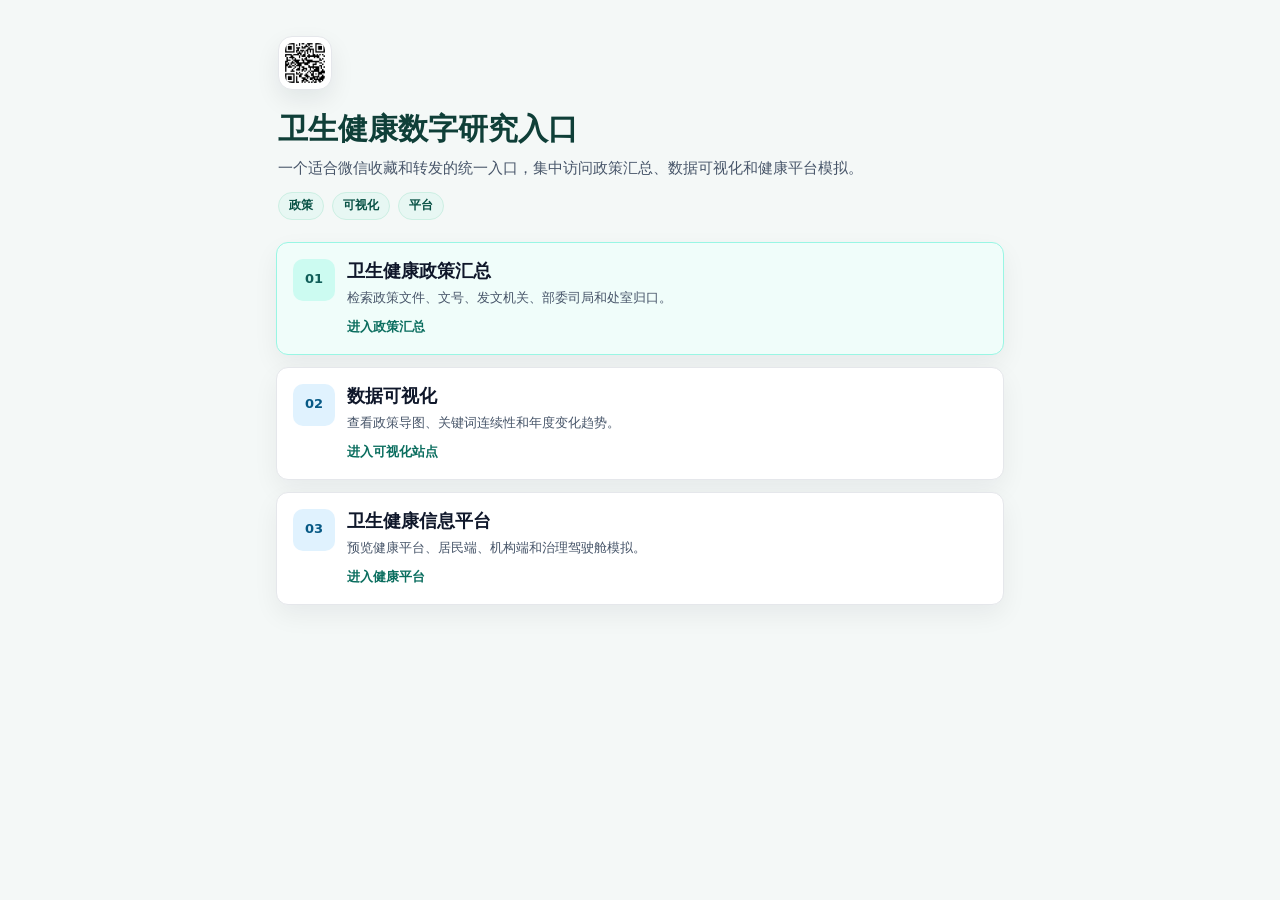
==== site/index.html @ fa72db90 "Update portal visualization link" ====
<!DOCTYPE html>
<html lang="zh-CN">
<head>
<meta charset="utf-8">
<meta name="viewport" content="width=device-width, initial-scale=1">
<meta name="theme-color" content="#0b6e5f">
<meta name="description" content="卫生健康数字研究入口：政策汇总、数据可视化、健康平台。">
<meta property="og:title" content="卫生健康数字研究入口">
<meta property="og:description" content="在微信内快速访问卫生健康政策汇总、数据可视化和健康平台。">
<meta property="og:type" content="website">
<meta property="og:url" content="https://xujiann.github.io/health-policy/">
<title>卫生健康数字研究入口</title>
<link rel="stylesheet" href="style.css?v=17">
</head>
<body class="portal-body">
<main class="portal">
  <header class="portal-hero">
    <img src="assets/wechat-qr.png" alt="" class="portal-mark">
    <h1>卫生健康数字研究入口</h1>
    <p>一个适合微信收藏和转发的统一入口，集中访问政策汇总、数据可视化和健康平台模拟。</p>
    <div class="portal-tags" aria-label="项目类型">
      <span>政策</span>
      <span>可视化</span>
      <span>平台</span>
    </div>
  </header>

  <section class="portal-grid" aria-label="项目导航">
    <a class="portal-card primary" href="policy.html">
      <span class="portal-card-index">01</span>
      <strong>卫生健康政策汇总</strong>
      <small>检索政策文件、文号、发文机关、部委司局和处室归口。</small>
      <em>进入政策汇总</em>
    </a>

    <a class="portal-card" href="https://xujiann.github.io/health-indicators/" rel="noopener">
      <span class="portal-card-index">02</span>
      <strong>数据可视化</strong>
      <small>查看政策导图、关键词连续性和年度变化趋势。</small>
      <em>进入可视化站点</em>
    </a>

    <a class="portal-card" href="https://xujiann.github.io/chronic-care-platform/" rel="noopener">
      <span class="portal-card-index">03</span>
      <strong>卫生健康信息平台</strong>
      <small>预览健康平台、居民端、机构端和治理驾驶舱模拟。</small>
      <em>进入健康平台</em>
    </a>
  </section>

</main>
</body>
</html>
---- site/style.css ----
:root{
  --bg:#f5f7fa; --card:#fff; --ink:#1f2937; --muted:#6b7280;
  --line:#e5e7eb; --brand:#0b6e5f; --brand-d:#085145; --accent:#1d6fb8;
  --chip:#eef4f3;
}
*{box-sizing:border-box}
body{margin:0;font-family:"Microsoft YaHei","PingFang SC",system-ui,Arial,sans-serif;
  background:var(--bg);color:var(--ink);line-height:1.6}
.wrap{max-width:1080px;margin:0 auto;padding:0 16px}
a{color:var(--accent);text-decoration:none}
a:hover{text-decoration:underline}

.portal-body{background:#f4f8f7}
.portal{max-width:760px;min-height:100svh;margin:0 auto;padding:18px 16px max(32px,env(safe-area-inset-bottom))}
.portal-hero{padding:18px 2px 14px}
.portal-mark{width:54px;height:54px;border-radius:14px;border:1px solid var(--line);background:#fff;padding:6px;
  box-shadow:0 10px 24px rgba(15,23,42,.08)}
.portal-hero h1{margin:14px 0 0;font-size:30px;line-height:1.16;color:#0f3f38;letter-spacing:0}
.portal-hero>p{margin:10px 0 0;color:#475569;font-size:15px}
.portal-tags{display:flex;gap:8px;flex-wrap:wrap;margin-top:12px}
.portal-tags span{background:#e7f7f3;color:#085145;border:1px solid #ccefe3;border-radius:20px;
  padding:3px 10px;font-size:12px;font-weight:700}
.portal-grid{display:grid;gap:12px;margin-top:8px}
.portal-card{display:grid;grid-template-columns:auto 1fr;gap:6px 12px;text-decoration:none;background:#fff;
  border:1px solid var(--line);border-radius:12px;padding:16px;box-shadow:0 10px 26px rgba(15,23,42,.06)}
.portal-card:hover{text-decoration:none;border-color:#99f6e4}
.portal-card:active{transform:translateY(1px);box-shadow:0 6px 18px rgba(15,23,42,.08)}
.portal-card.primary{border-color:#99f6e4;background:#f0fdfa}
.portal-card-index{grid-row:1/4;display:grid;place-items:center;width:42px;height:42px;border-radius:10px;
  background:#e0f2fe;color:#075985;font-weight:800;font-size:13px}
.portal-card.primary .portal-card-index{background:#ccfbf1;color:#115e59}
.portal-card strong{font-size:18px;color:#0f172a;line-height:1.3}
.portal-card small{color:#475569;font-size:13px;line-height:1.6}
.portal-card em{font-style:normal;color:#0b6e5f;font-size:13px;font-weight:700;margin-top:2px}

.top{background:linear-gradient(135deg,var(--brand),var(--brand-d));color:#fff;padding:22px 0 0}
.top h1{margin:0;font-size:26px;letter-spacing:1px}
.top .sub{margin:6px 0 14px;opacity:.9;font-size:14px}
.tabs{display:flex;gap:4px;flex-wrap:wrap}
.tab{background:transparent;border:none;color:#d8efe9;padding:10px 18px;font-size:15px;
  cursor:pointer;border-radius:8px 8px 0 0}
.tab:hover{color:#fff}
.tab.active{background:var(--bg);color:var(--brand-d);font-weight:600}
.tab-link{display:inline-block;text-decoration:none}

main{min-height:60vh;padding-top:18px}
.loading{padding:40px;text-align:center;color:var(--muted)}
.hidden{display:none}

.summary-panel{display:grid;grid-template-columns:repeat(4,minmax(0,1fr));gap:10px;margin-bottom:14px}
.summary-panel article{background:var(--card);border:1px solid var(--line);border-radius:10px;padding:12px 14px}
.summary-panel span{display:block;color:var(--muted);font-size:12px}
.summary-panel strong{display:block;color:var(--brand-d);font-size:24px;line-height:1.2;margin-top:3px}
.wechat-panel{display:flex;align-items:center;justify-content:space-between;gap:12px;background:#f0fdf4;
  border:1px solid #bbf7d0;border-radius:10px;margin:-2px 0 14px;padding:10px 12px;color:#14532d}
.wechat-panel strong{display:block;font-size:13px}
.wechat-panel span{font-size:12px;color:#166534}
.wechat-panel button{border:1px solid #86efac;background:#fff;color:#166534;border-radius:8px;padding:7px 10px;
  white-space:nowrap;cursor:pointer}
.wechat-panel button:active{transform:translateY(1px)}

.toolbar{display:flex;gap:10px;flex-wrap:wrap;margin-bottom:14px;background:rgba(255,255,255,.72);
  border:1px solid var(--line);border-radius:12px;padding:12px;position:sticky;top:0;z-index:5;backdrop-filter:blur(8px)}
.toolbar input,.toolbar select{padding:9px 12px;border:1px solid var(--line);border-radius:8px;
  font-size:14px;background:var(--card)}
.toolbar input#q{flex:1;min-width:240px}
.quality-panel{display:grid;grid-template-columns:repeat(6,minmax(0,1fr));gap:8px;margin:-4px 0 12px}
.quality-panel article{background:#f8fafc;border:1px solid var(--line);border-radius:8px;padding:9px 10px}
.quality-panel span{display:block;color:var(--muted);font-size:11px}
.quality-panel strong{display:block;color:#0f172a;font-size:15px;margin-top:2px}
.result-info{color:var(--muted);font-size:13px;margin-bottom:10px}

.list{list-style:none;margin:0;padding:0;display:grid;gap:10px}
.item{background:var(--card);border:1px solid var(--line);border-radius:10px;padding:14px 16px}
.item h3{margin:0 0 6px;font-size:16px;font-weight:600}
.item h3 a{color:var(--ink)}
.item h3 a:hover{color:var(--brand)}
.item .meta{display:flex;flex-wrap:wrap;gap:8px;font-size:12px;color:var(--muted);margin-bottom:6px}
.item .chip{background:var(--chip);color:var(--brand-d);padding:1px 8px;border-radius:20px}
.item .doc-no{font-weight:700;color:#0f172a;background:#f8fafc;border:1px solid var(--line);
  border-radius:6px;padding:1px 6px}
.item .summary{font-size:13px;color:#4b5563;margin:6px 0 0}
.item mark{background:#fff2a8;padding:0 1px}
.item .th-row{display:flex;flex-wrap:wrap;gap:6px;margin:6px 0 0}
.item .th-chip{background:#eef2ff;color:#3730a3;font-size:11px;padding:1px 8px;border-radius:20px}
.tax-row{display:flex;flex-wrap:wrap;gap:6px;margin:7px 0 0;font-size:12px;align-items:center}
.tax-row span{background:#ecfdf5;color:#065f46;border:1px solid #ccefe3;border-radius:20px;padding:1px 8px}
.tax-row em{color:#475569;font-style:normal;background:#f8fafc;border:1px solid var(--line);
  border-radius:20px;padding:1px 8px}
.interp-row{margin-top:10px;padding-top:9px;border-top:1px dashed var(--line);display:grid;gap:6px}
.interp-row>span{font-size:12px;font-weight:700;color:var(--brand-d)}
.interp-row a{display:flex;justify-content:space-between;gap:10px;padding:7px 9px;border:1px solid #dbeafe;background:#f8fbff;border-radius:8px;color:#1d4ed8;font-size:13px}
.interp-row a strong{font-weight:500;color:#1e3a8a}
.interp-row a span{color:var(--muted);white-space:nowrap}

.pager{display:flex;justify-content:center;gap:6px;flex-wrap:wrap;margin:20px 0}
.pager button{padding:6px 12px;border:1px solid var(--line);background:var(--card);
  border-radius:6px;cursor:pointer;font-size:13px}
.pager button.active{background:var(--brand);color:#fff;border-color:var(--brand)}
.pager button:disabled{opacity:.4;cursor:default}

.chart-box{background:var(--card);border:1px solid var(--line);border-radius:12px;
  padding:16px;height:440px}
.trend-intro p{color:var(--muted);font-size:14px}

.rel-mode{display:flex;align-items:center;gap:14px;flex-wrap:wrap;margin:4px 0 10px;
  font-size:13px;color:var(--ink)}
.rel-mode .rel-label{font-weight:600}
.rel-mode label{display:flex;align-items:center;gap:4px;cursor:pointer}
.rel-mode .rel-hint{flex-basis:100%;color:var(--muted)}
.item .chip.rel-strong{background:#d1fae5;color:#065f46}
.item .chip.rel-weak{background:#fef3c7;color:#92400e}

.custom-kw{display:flex;align-items:center;gap:8px;flex-wrap:wrap;margin:6px 0 12px}
.custom-kw input#kw-input{flex:1;min-width:260px;padding:9px 12px;border:1px solid var(--line);
  border-radius:8px;font-size:14px;background:var(--card)}
.custom-kw button#kw-add{padding:9px 16px;border:none;border-radius:8px;background:var(--brand);
  color:#fff;font-size:14px;cursor:pointer}
.custom-kw button#kw-add:hover{background:var(--brand-d)}
.preset-toggle{font-size:13px;color:var(--muted);display:flex;align-items:center;gap:5px;cursor:pointer}
.kw-suggest{width:100%;display:flex;flex-wrap:wrap;gap:6px;align-items:center}
.kw-suggest .sugg{padding:3px 10px;border:1px solid var(--line);border-radius:20px;
  background:#f0f6ff;color:#1d4ed8;font-size:12px;cursor:pointer}
.kw-suggest .sugg:hover{background:#dbeafe}
.kw-chips{display:flex;gap:8px;flex-wrap:wrap;width:100%}
.kw-chips .kwchip{display:inline-flex;align-items:center;gap:6px;padding:3px 6px 3px 10px;
  border-radius:20px;font-size:13px;color:#fff}
.kw-chips .kwchip button{background:rgba(255,255,255,.35);border:none;color:#fff;width:18px;height:18px;
  border-radius:50%;cursor:pointer;line-height:1;font-size:13px}
.kw-chips .kwchip button:hover{background:rgba(0,0,0,.25)}
.theme-detail{margin:18px 0 10px;display:flex;align-items:center;gap:12px;flex-wrap:wrap}
.theme-detail select{padding:8px 12px;border:1px solid var(--line);border-radius:8px;font-size:14px}
.muted{color:var(--muted);font-size:13px}

.forecast-box{background:var(--card);border:1px solid var(--line);border-radius:12px;padding:16px;margin:14px 0}
.forecast-head{display:flex;justify-content:space-between;gap:16px;align-items:flex-start;margin-bottom:12px}
.forecast-head span{display:block;color:var(--brand);font-size:12px;font-weight:700}
.forecast-head h3{margin:2px 0 0;font-size:18px;color:var(--brand-d)}
.forecast-head dl{display:flex;gap:8px;margin:0}
.forecast-head dl div{min-width:82px;background:#f8fafc;border:1px solid var(--line);border-radius:10px;padding:8px;text-align:center}
.forecast-head dt{font-size:12px;color:var(--muted)}
.forecast-head dd{margin:2px 0 0;font-weight:700}
.forecast-cards{display:grid;grid-template-columns:repeat(3,minmax(0,1fr));gap:10px}
.forecast-cards article{background:#f8fafc;border:1px solid var(--line);border-radius:10px;padding:12px}
.forecast-cards strong{display:block;color:var(--ink);margin-bottom:6px}
.forecast-cards p{margin:0;color:#4b5563;font-size:13px}

.about-page{padding:18px 24px 24px}
.about-hero{border-bottom:1px solid var(--line);padding-bottom:18px;margin-bottom:16px}
.about-kicker{display:inline-flex;background:var(--chip);color:var(--brand-d);border-radius:20px;padding:2px 10px;font-size:12px;font-weight:700}
.about-hero h2{margin:10px 0 6px;font-size:28px;color:var(--brand-d)}
.about-grid{display:grid;grid-template-columns:repeat(3,minmax(0,1fr));gap:12px;margin:16px 0}
.about-grid article{background:#f8fafc;border:1px solid var(--line);border-radius:10px;padding:14px}
.about-grid h3{margin:0 0 8px;color:var(--brand-d);font-size:16px}
.about-name{font-size:22px;font-weight:700;color:var(--brand-d)}

.about{background:var(--card);border:1px solid var(--line);border-radius:12px;padding:8px 24px 24px}
.about h2{color:var(--brand-d)}
.about h3{margin-top:22px;color:var(--brand-d);font-size:16px}

.wechat-guide{overflow:hidden}
.wechat-guide .about-hero p{max-width:760px;color:#4b5563;line-height:1.75}
.wechat-qr{display:grid;grid-template-columns:240px minmax(0,1fr);gap:22px;align-items:center;
  margin-top:18px;padding:18px;background:#f8fafc;border:1px solid var(--line);border-radius:12px}
.wechat-qr img{width:220px;height:220px;background:#fff;border:1px solid var(--line);border-radius:10px;
  padding:10px;box-shadow:0 12px 30px rgba(15,23,42,.08)}
.wechat-qr h3{margin-top:0}
.wechat-qr p{line-height:1.7;color:#4b5563}
.wechat-qr a{word-break:break-all;color:var(--brand-d);font-weight:700}

.foot{padding:24px 16px 40px;color:var(--muted);font-size:12px;text-align:center}

@media(max-width:640px){
  .wrap{padding:0 12px}
  .top{padding:18px 0 0}
  .top h1{font-size:20px;letter-spacing:.5px}
  .top .sub{font-size:13px;margin:5px 0 12px}
  .tab{padding:9px 13px;font-size:14px}
  .portal{padding:12px 12px 28px}
  .portal-hero h1{font-size:25px}
  .portal-card{padding:14px;grid-template-columns:38px 1fr}
  .portal-card-index{width:38px;height:38px}

  /* 筛选：搜索框整行，下拉两列自适应，排序单独整行 */
  .toolbar{gap:8px}
  .summary-panel{grid-template-columns:repeat(2,minmax(0,1fr));gap:8px}
  .summary-panel article{padding:10px 11px}
  .summary-panel strong{font-size:20px}
  .quality-panel{grid-template-columns:repeat(2,minmax(0,1fr));gap:7px}
  .quality-panel article{padding:8px 9px}
  .wechat-panel{align-items:flex-start;margin-top:-4px}
  .wechat-panel button{padding:8px 10px}
  body.is-wechat .toolbar{position:static}
  .toolbar input#q{flex:1 1 100%;min-width:0}
  .toolbar select{flex:1 1 calc(50% - 4px);min-width:0;font-size:13px;padding:9px 8px}
  .toolbar #f-sort{flex-basis:100%}

  .item{padding:12px 13px}
  .item h3{font-size:15px}
  .item .summary{font-size:13px}
  .interp-row a{display:grid;gap:2px}
  .interp-row a span{white-space:normal}

  /* 图表：略高以容纳多主题图例，左右内边距收紧 */
  .chart-box{height:460px;padding:12px 6px}
  .trend-intro p{font-size:13px}

  .custom-kw{gap:8px}
  .custom-kw input#kw-input{flex:1 1 100%;min-width:0}
  .custom-kw button#kw-add{flex:1 1 auto}
  .preset-toggle{flex-basis:100%}

  .theme-detail{gap:8px}
  .theme-detail label{flex:1 1 100%}
  .theme-detail select{width:100%}

  /* 触摸目标更大 */
  .forecast-head{display:grid}
  .forecast-head dl,.forecast-cards,.about-grid{display:grid;grid-template-columns:1fr}
  .forecast-head dl div{min-width:0}
  .about-page{padding:14px 14px 20px}
  .about-hero h2{font-size:22px}
  .wechat-qr{grid-template-columns:1fr;justify-items:center;text-align:left;padding:14px;gap:12px}
  .wechat-qr img{width:min(220px,100%);height:auto}

  .pager button{padding:9px 14px;font-size:14px}

  .about{padding:6px 16px 20px}
  .about h3{font-size:15px}
}
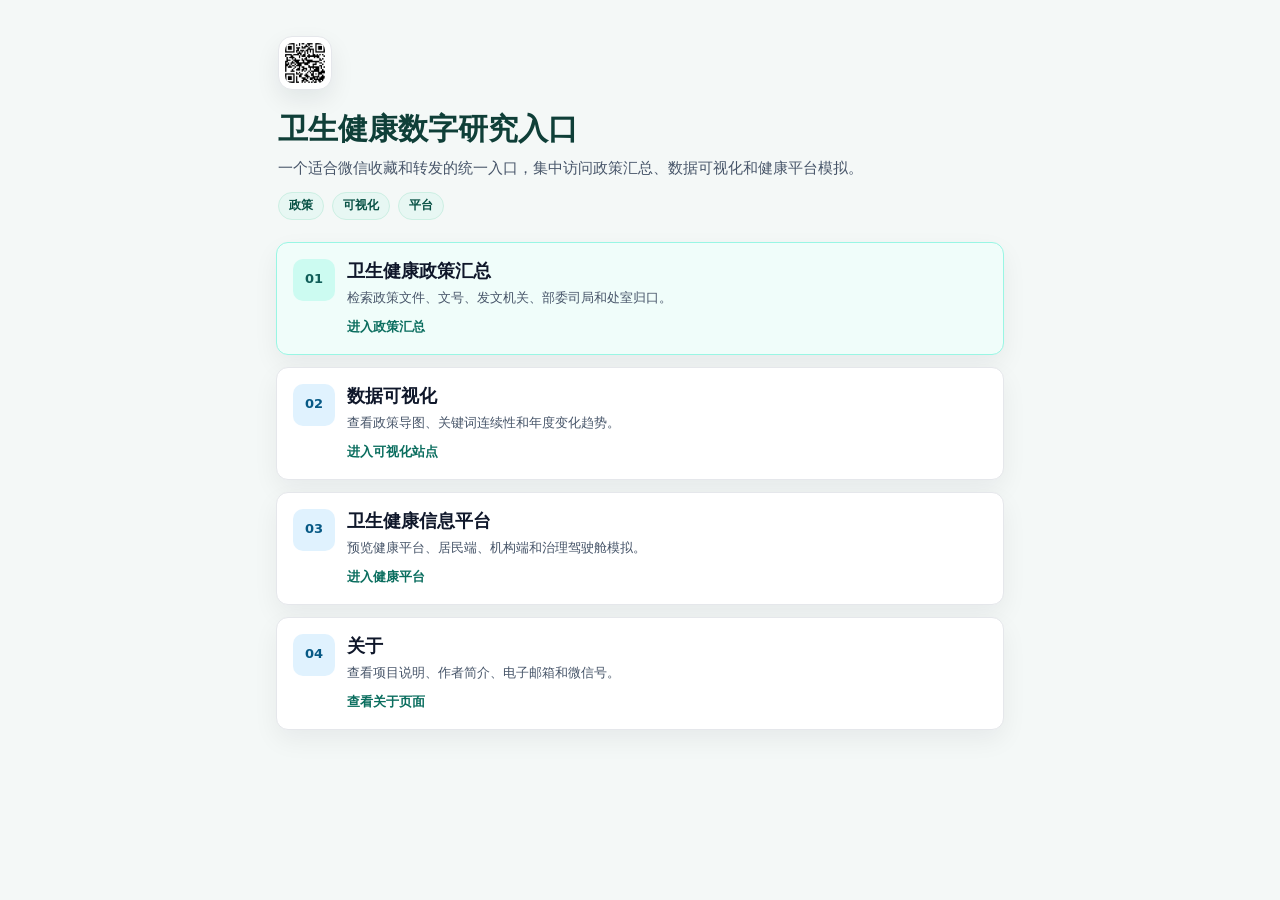
==== commit 516523e4: "Add about entry and contact info" ====
--- a/site/index.html
+++ b/site/index.html
@@ -10,7 +10,7 @@
 <meta property="og:type" content="website">
 <meta property="og:url" content="https://xujiann.github.io/health-policy/">
 <title>卫生健康数字研究入口</title>
-<link rel="stylesheet" href="style.css?v=17">
+<link rel="stylesheet" href="style.css?v=18">
 </head>
 <body class="portal-body">
 <main class="portal">
@@ -46,6 +46,13 @@
       <small>预览健康平台、居民端、机构端和治理驾驶舱模拟。</small>
       <em>进入健康平台</em>
     </a>
+
+    <a class="portal-card" href="about.html">
+      <span class="portal-card-index">04</span>
+      <strong>关于</strong>
+      <small>查看项目说明、作者简介、电子邮箱和微信号。</small>
+      <em>查看关于页面</em>
+    </a>
   </section>
 
 </main>
--- a/site/style.css
+++ b/site/style.css
@@ -153,6 +153,11 @@
 .about-grid article{background:#f8fafc;border:1px solid var(--line);border-radius:10px;padding:14px}
 .about-grid h3{margin:0 0 8px;color:var(--brand-d);font-size:16px}
 .about-name{font-size:22px;font-weight:700;color:var(--brand-d)}
+.contact-list{list-style:none;margin:10px 0 12px;padding:0;display:grid;gap:8px}
+.contact-list li{display:grid;gap:2px;padding:9px 10px;background:#fff;border:1px solid var(--line);border-radius:8px}
+.contact-list span{color:var(--muted);font-size:12px}
+.contact-list strong,.contact-list a{color:#0f172a;font-size:14px;font-weight:700;word-break:break-all}
+.contact-list a{color:var(--brand-d)}
 
 .about{background:var(--card);border:1px solid var(--line);border-radius:12px;padding:8px 24px 24px}
 .about h2{color:var(--brand-d)}
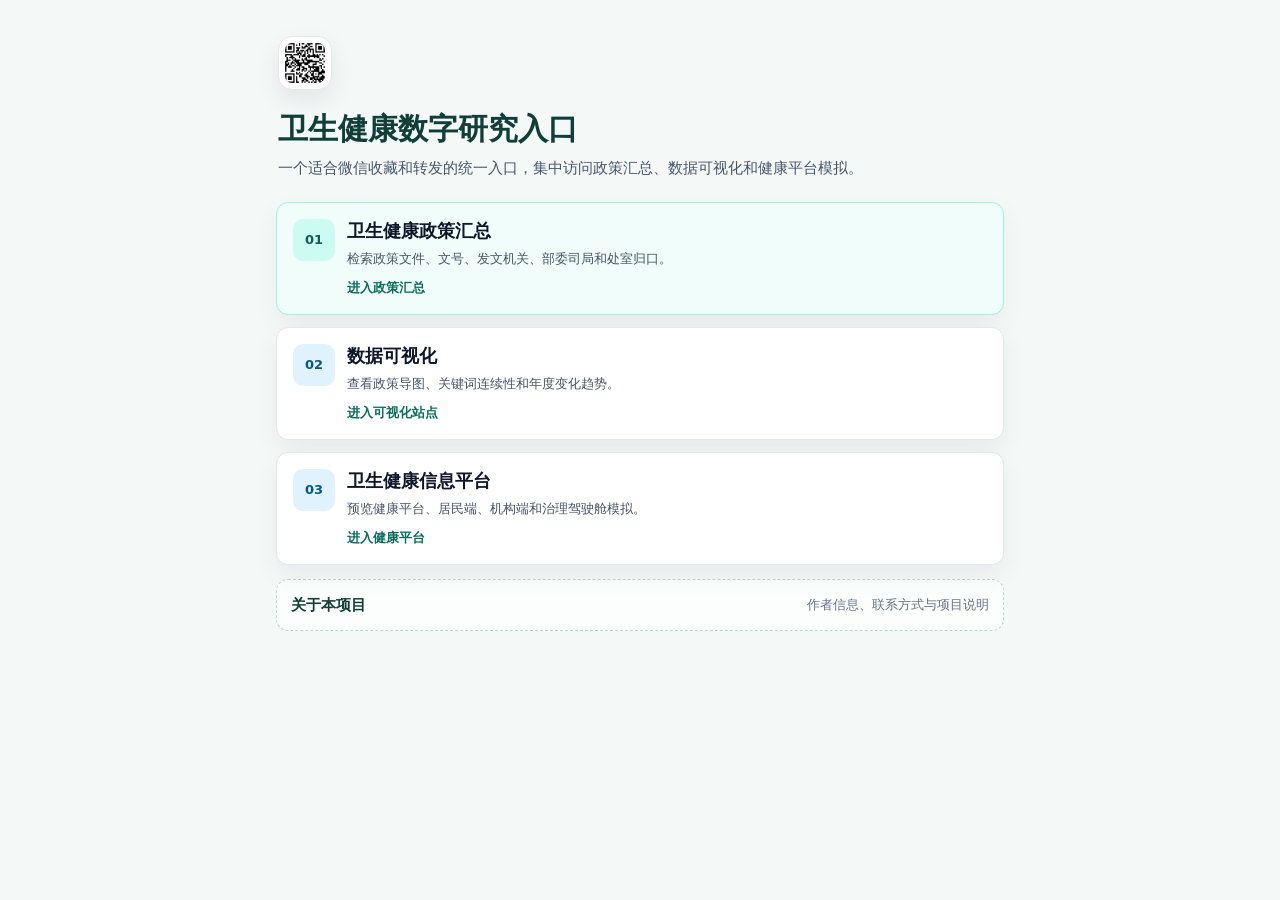
==== commit 84f79bdd: "Redesign mobile portal about page" ====
--- a/site/index.html
+++ b/site/index.html
@@ -10,7 +10,7 @@
 <meta property="og:type" content="website">
 <meta property="og:url" content="https://xujiann.github.io/health-policy/">
 <title>卫生健康数字研究入口</title>
-<link rel="stylesheet" href="style.css?v=18">
+<link rel="stylesheet" href="style.css?v=19">
 </head>
 <body class="portal-body">
 <main class="portal">
@@ -18,11 +18,6 @@
     <img src="assets/wechat-qr.png" alt="" class="portal-mark">
     <h1>卫生健康数字研究入口</h1>
     <p>一个适合微信收藏和转发的统一入口，集中访问政策汇总、数据可视化和健康平台模拟。</p>
-    <div class="portal-tags" aria-label="项目类型">
-      <span>政策</span>
-      <span>可视化</span>
-      <span>平台</span>
-    </div>
   </header>
 
   <section class="portal-grid" aria-label="项目导航">
@@ -47,13 +42,12 @@
       <em>进入健康平台</em>
     </a>
 
-    <a class="portal-card" href="about.html">
-      <span class="portal-card-index">04</span>
-      <strong>关于</strong>
-      <small>查看项目说明、作者简介、电子邮箱和微信号。</small>
-      <em>查看关于页面</em>
-    </a>
   </section>
+
+  <a class="portal-about-link" href="about.html">
+    <strong>关于本项目</strong>
+    <span>作者信息、联系方式与项目说明</span>
+  </a>
 
 </main>
 </body>
--- a/site/style.css
+++ b/site/style.css
@@ -17,9 +17,6 @@
   box-shadow:0 10px 24px rgba(15,23,42,.08)}
 .portal-hero h1{margin:14px 0 0;font-size:30px;line-height:1.16;color:#0f3f38;letter-spacing:0}
 .portal-hero>p{margin:10px 0 0;color:#475569;font-size:15px}
-.portal-tags{display:flex;gap:8px;flex-wrap:wrap;margin-top:12px}
-.portal-tags span{background:#e7f7f3;color:#085145;border:1px solid #ccefe3;border-radius:20px;
-  padding:3px 10px;font-size:12px;font-weight:700}
 .portal-grid{display:grid;gap:12px;margin-top:8px}
 .portal-card{display:grid;grid-template-columns:auto 1fr;gap:6px 12px;text-decoration:none;background:#fff;
   border:1px solid var(--line);border-radius:12px;padding:16px;box-shadow:0 10px 26px rgba(15,23,42,.06)}
@@ -32,6 +29,13 @@
 .portal-card strong{font-size:18px;color:#0f172a;line-height:1.3}
 .portal-card small{color:#475569;font-size:13px;line-height:1.6}
 .portal-card em{font-style:normal;color:#0b6e5f;font-size:13px;font-weight:700;margin-top:2px}
+.portal-about-link{display:flex;justify-content:space-between;align-items:center;gap:12px;margin-top:14px;
+  padding:13px 14px;border:1px dashed #b7d9d3;border-radius:12px;background:rgba(255,255,255,.72);
+  color:#0f3f38;text-decoration:none}
+.portal-about-link:hover{text-decoration:none;border-color:#14b8a6;background:#fff}
+.portal-about-link:active{transform:translateY(1px)}
+.portal-about-link strong{font-size:15px}
+.portal-about-link span{font-size:13px;color:#64748b;text-align:right}
 
 .top{background:linear-gradient(135deg,var(--brand),var(--brand-d));color:#fff;padding:22px 0 0}
 .top h1{margin:0;font-size:26px;letter-spacing:1px}
@@ -158,6 +162,27 @@
 .contact-list span{color:var(--muted);font-size:12px}
 .contact-list strong,.contact-list a{color:#0f172a;font-size:14px;font-weight:700;word-break:break-all}
 .contact-list a{color:var(--brand-d)}
+.contact-list-large li{padding:12px}
+.contact-list-large strong,.contact-list-large a{font-size:16px}
+
+.about-mobile{max-width:760px;min-height:100svh;margin:0 auto;padding:14px 14px max(32px,env(safe-area-inset-bottom))}
+.about-mobile-nav{display:flex;gap:8px;margin:2px 0 14px}
+.about-mobile-nav a{flex:1;text-align:center;padding:10px 12px;border:1px solid #ccefe3;border-radius:10px;
+  background:#fff;color:var(--brand-d);font-weight:700;text-decoration:none}
+.about-mobile-nav a:active{transform:translateY(1px)}
+.about-mobile-hero{padding:18px 4px 14px}
+.about-mobile-hero span{display:inline-flex;margin-top:12px;color:#0b6e5f;font-size:12px;font-weight:800;letter-spacing:0}
+.about-mobile-hero h1{margin:6px 0 8px;font-size:30px;line-height:1.15;color:#0f3f38;letter-spacing:0}
+.about-mobile-hero p{margin:0;color:#475569;font-size:15px;line-height:1.75}
+.about-mobile-card{background:#fff;border:1px solid var(--line);border-radius:14px;padding:16px;margin:12px 0;
+  box-shadow:0 10px 26px rgba(15,23,42,.06)}
+.about-mobile-card h2{margin:0 0 8px;color:var(--brand-d);font-size:18px}
+.about-mobile-card p{margin:8px 0;color:#475569;font-size:14px;line-height:1.75}
+.about-desc{color:#334155!important}
+.about-mobile-links{display:grid;grid-template-columns:1fr 1fr;gap:10px;margin-top:14px}
+.about-mobile-links a{display:block;text-align:center;padding:12px;border-radius:10px;border:1px solid #ccefe3;
+  background:#fff;color:var(--brand-d);font-weight:700;text-decoration:none}
+.about-mobile-links a:active{transform:translateY(1px)}
 
 .about{background:var(--card);border:1px solid var(--line);border-radius:12px;padding:8px 24px 24px}
 .about h2{color:var(--brand-d)}
@@ -185,6 +210,12 @@
   .portal-hero h1{font-size:25px}
   .portal-card{padding:14px;grid-template-columns:38px 1fr}
   .portal-card-index{width:38px;height:38px}
+  .portal-about-link{display:grid;gap:2px}
+  .portal-about-link span{text-align:left}
+  .about-mobile{padding:12px 12px 28px}
+  .about-mobile-hero h1{font-size:26px}
+  .about-mobile-card{padding:14px;border-radius:12px}
+  .about-mobile-links{grid-template-columns:1fr}
 
   /* 筛选：搜索框整行，下拉两列自适应，排序单独整行 */
   .toolbar{gap:8px}
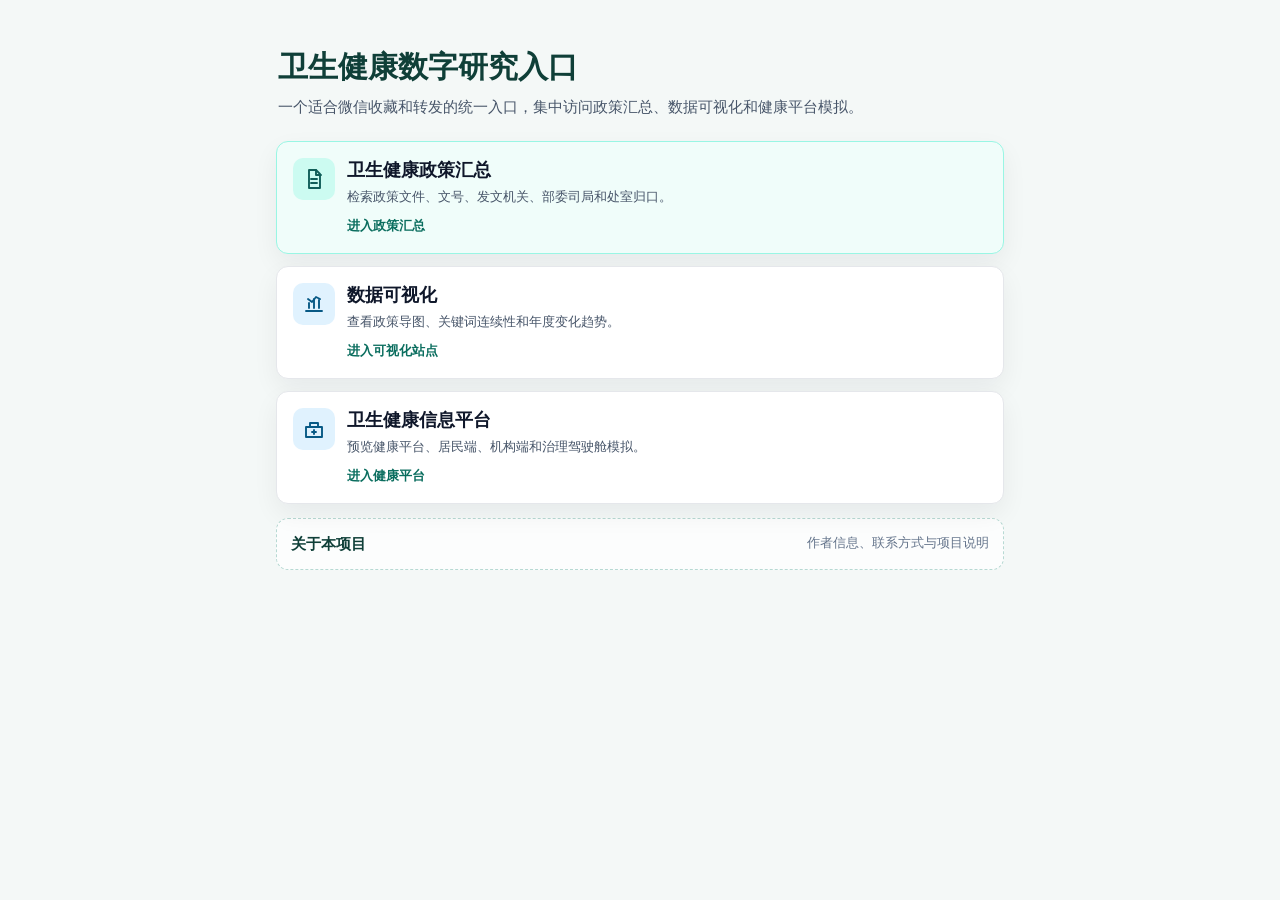
==== commit b8692eee: "Replace portal numbers with icons" ====
--- a/site/index.html
+++ b/site/index.html
@@ -10,33 +10,53 @@
 <meta property="og:type" content="website">
 <meta property="og:url" content="https://xujiann.github.io/health-policy/">
 <title>卫生健康数字研究入口</title>
-<link rel="stylesheet" href="style.css?v=19">
+<link rel="stylesheet" href="style.css?v=20">
 </head>
 <body class="portal-body">
 <main class="portal">
   <header class="portal-hero">
-    <img src="assets/wechat-qr.png" alt="" class="portal-mark">
     <h1>卫生健康数字研究入口</h1>
     <p>一个适合微信收藏和转发的统一入口，集中访问政策汇总、数据可视化和健康平台模拟。</p>
   </header>
 
   <section class="portal-grid" aria-label="项目导航">
     <a class="portal-card primary" href="policy.html">
-      <span class="portal-card-index">01</span>
+      <span class="portal-card-icon" aria-hidden="true">
+        <svg viewBox="0 0 24 24">
+          <path d="M7 3h7l4 4v14H7z"/>
+          <path d="M14 3v5h5"/>
+          <path d="M9 12h6M9 16h6"/>
+        </svg>
+      </span>
       <strong>卫生健康政策汇总</strong>
       <small>检索政策文件、文号、发文机关、部委司局和处室归口。</small>
       <em>进入政策汇总</em>
     </a>
 
     <a class="portal-card" href="https://xujiann.github.io/health-indicators/" rel="noopener">
-      <span class="portal-card-index">02</span>
+      <span class="portal-card-icon" aria-hidden="true">
+        <svg viewBox="0 0 24 24">
+          <path d="M4 19h16"/>
+          <path d="M7 16v-5"/>
+          <path d="M12 16V7"/>
+          <path d="M17 16v-8"/>
+          <path d="M6 7l4 3 4-5 4 2"/>
+        </svg>
+      </span>
       <strong>数据可视化</strong>
       <small>查看政策导图、关键词连续性和年度变化趋势。</small>
       <em>进入可视化站点</em>
     </a>
 
     <a class="portal-card" href="https://xujiann.github.io/chronic-care-platform/" rel="noopener">
-      <span class="portal-card-index">03</span>
+      <span class="portal-card-icon" aria-hidden="true">
+        <svg viewBox="0 0 24 24">
+          <path d="M4 10h16v10H4z"/>
+          <path d="M8 10V6h8v4"/>
+          <path d="M12 13v4"/>
+          <path d="M10 15h4"/>
+        </svg>
+      </span>
       <strong>卫生健康信息平台</strong>
       <small>预览健康平台、居民端、机构端和治理驾驶舱模拟。</small>
       <em>进入健康平台</em>
--- a/site/style.css
+++ b/site/style.css
@@ -23,9 +23,11 @@
 .portal-card:hover{text-decoration:none;border-color:#99f6e4}
 .portal-card:active{transform:translateY(1px);box-shadow:0 6px 18px rgba(15,23,42,.08)}
 .portal-card.primary{border-color:#99f6e4;background:#f0fdfa}
-.portal-card-index{grid-row:1/4;display:grid;place-items:center;width:42px;height:42px;border-radius:10px;
-  background:#e0f2fe;color:#075985;font-weight:800;font-size:13px}
-.portal-card.primary .portal-card-index{background:#ccfbf1;color:#115e59}
+.portal-card-icon{grid-row:1/4;display:grid;place-items:center;width:42px;height:42px;border-radius:10px;
+  background:#e0f2fe;color:#075985}
+.portal-card.primary .portal-card-icon{background:#ccfbf1;color:#115e59}
+.portal-card-icon svg{width:24px;height:24px;fill:none;stroke:currentColor;stroke-width:1.9;
+  stroke-linecap:round;stroke-linejoin:round}
 .portal-card strong{font-size:18px;color:#0f172a;line-height:1.3}
 .portal-card small{color:#475569;font-size:13px;line-height:1.6}
 .portal-card em{font-style:normal;color:#0b6e5f;font-size:13px;font-weight:700;margin-top:2px}
@@ -209,7 +211,8 @@
   .portal{padding:12px 12px 28px}
   .portal-hero h1{font-size:25px}
   .portal-card{padding:14px;grid-template-columns:38px 1fr}
-  .portal-card-index{width:38px;height:38px}
+  .portal-card-icon{width:38px;height:38px}
+  .portal-card-icon svg{width:22px;height:22px}
   .portal-about-link{display:grid;gap:2px}
   .portal-about-link span{text-align:left}
   .about-mobile{padding:12px 12px 28px}
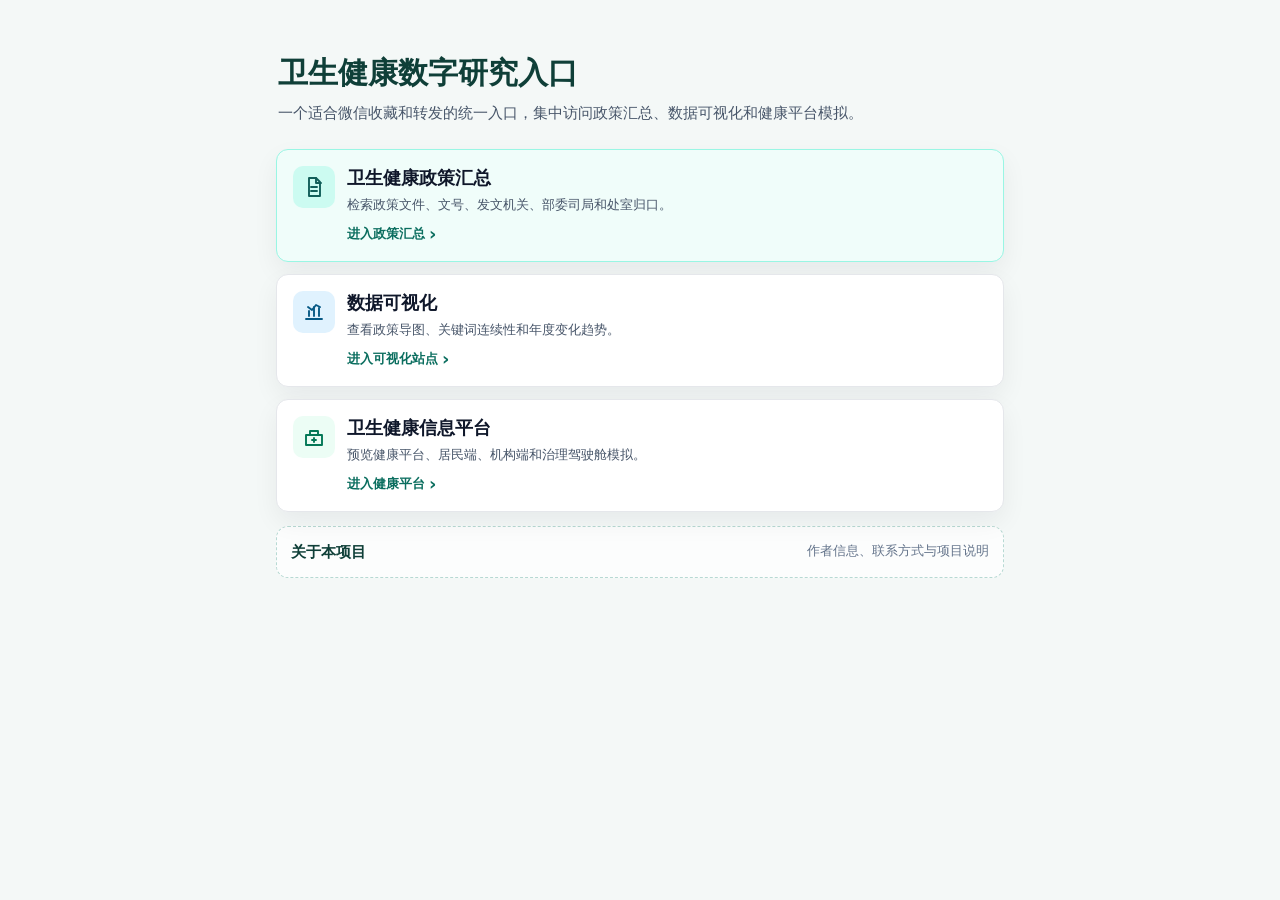
==== commit 22109277: "Polish portal homepage cards" ====
--- a/site/index.html
+++ b/site/index.html
@@ -10,7 +10,7 @@
 <meta property="og:type" content="website">
 <meta property="og:url" content="https://xujiann.github.io/health-policy/">
 <title>卫生健康数字研究入口</title>
-<link rel="stylesheet" href="style.css?v=20">
+<link rel="stylesheet" href="style.css?v=25">
 </head>
 <body class="portal-body">
 <main class="portal">
@@ -20,7 +20,7 @@
   </header>
 
   <section class="portal-grid" aria-label="项目导航">
-    <a class="portal-card primary" href="policy.html">
+    <a class="portal-card portal-card-policy primary" href="policy.html">
       <span class="portal-card-icon" aria-hidden="true">
         <svg viewBox="0 0 24 24">
           <path d="M7 3h7l4 4v14H7z"/>
@@ -30,10 +30,10 @@
       </span>
       <strong>卫生健康政策汇总</strong>
       <small>检索政策文件、文号、发文机关、部委司局和处室归口。</small>
-      <em>进入政策汇总</em>
+      <em>进入政策汇总<span aria-hidden="true">›</span></em>
     </a>
 
-    <a class="portal-card" href="https://xujiann.github.io/health-indicators/" rel="noopener">
+    <a class="portal-card portal-card-visual" href="https://xujiann.github.io/health-indicators/" rel="noopener">
       <span class="portal-card-icon" aria-hidden="true">
         <svg viewBox="0 0 24 24">
           <path d="M4 19h16"/>
@@ -45,10 +45,10 @@
       </span>
       <strong>数据可视化</strong>
       <small>查看政策导图、关键词连续性和年度变化趋势。</small>
-      <em>进入可视化站点</em>
+      <em>进入可视化站点<span aria-hidden="true">›</span></em>
     </a>
 
-    <a class="portal-card" href="https://xujiann.github.io/chronic-care-platform/" rel="noopener">
+    <a class="portal-card portal-card-platform" href="https://xujiann.github.io/chronic-care-platform/" rel="noopener">
       <span class="portal-card-icon" aria-hidden="true">
         <svg viewBox="0 0 24 24">
           <path d="M4 10h16v10H4z"/>
@@ -59,7 +59,7 @@
       </span>
       <strong>卫生健康信息平台</strong>
       <small>预览健康平台、居民端、机构端和治理驾驶舱模拟。</small>
-      <em>进入健康平台</em>
+      <em>进入健康平台<span aria-hidden="true">›</span></em>
     </a>
 
   </section>
--- a/site/style.css
+++ b/site/style.css
@@ -11,8 +11,8 @@
 a:hover{text-decoration:underline}
 
 .portal-body{background:#f4f8f7}
-.portal{max-width:760px;min-height:100svh;margin:0 auto;padding:18px 16px max(32px,env(safe-area-inset-bottom))}
-.portal-hero{padding:18px 2px 14px}
+.portal{max-width:760px;min-height:100svh;margin:0 auto;padding:20px 16px max(34px,env(safe-area-inset-bottom))}
+.portal-hero{padding:22px 2px 16px}
 .portal-mark{width:54px;height:54px;border-radius:14px;border:1px solid var(--line);background:#fff;padding:6px;
   box-shadow:0 10px 24px rgba(15,23,42,.08)}
 .portal-hero h1{margin:14px 0 0;font-size:30px;line-height:1.16;color:#0f3f38;letter-spacing:0}
@@ -20,17 +20,21 @@
 .portal-grid{display:grid;gap:12px;margin-top:8px}
 .portal-card{display:grid;grid-template-columns:auto 1fr;gap:6px 12px;text-decoration:none;background:#fff;
   border:1px solid var(--line);border-radius:12px;padding:16px;box-shadow:0 10px 26px rgba(15,23,42,.06)}
-.portal-card:hover{text-decoration:none;border-color:#99f6e4}
+.portal-card:hover{text-decoration:none;border-color:#99f6e4;box-shadow:0 14px 32px rgba(15,23,42,.08)}
 .portal-card:active{transform:translateY(1px);box-shadow:0 6px 18px rgba(15,23,42,.08)}
 .portal-card.primary{border-color:#99f6e4;background:#f0fdfa}
 .portal-card-icon{grid-row:1/4;display:grid;place-items:center;width:42px;height:42px;border-radius:10px;
   background:#e0f2fe;color:#075985}
 .portal-card.primary .portal-card-icon{background:#ccfbf1;color:#115e59}
+.portal-card-visual .portal-card-icon{background:#e0f2fe;color:#075985}
+.portal-card-platform .portal-card-icon{background:#ecfdf5;color:#047857}
 .portal-card-icon svg{width:24px;height:24px;fill:none;stroke:currentColor;stroke-width:1.9;
   stroke-linecap:round;stroke-linejoin:round}
 .portal-card strong{font-size:18px;color:#0f172a;line-height:1.3}
 .portal-card small{color:#475569;font-size:13px;line-height:1.6}
-.portal-card em{font-style:normal;color:#0b6e5f;font-size:13px;font-weight:700;margin-top:2px}
+.portal-card em{display:inline-flex;align-items:center;gap:4px;font-style:normal;color:#0b6e5f;font-size:13px;font-weight:700;margin-top:2px}
+.portal-card em span{font-size:18px;line-height:1;transition:transform .18s ease}
+.portal-card:hover em span{transform:translateX(2px)}
 .portal-about-link{display:flex;justify-content:space-between;align-items:center;gap:12px;margin-top:14px;
   padding:13px 14px;border:1px dashed #b7d9d3;border-radius:12px;background:rgba(255,255,255,.72);
   color:#0f3f38;text-decoration:none}
@@ -53,18 +57,10 @@
 .loading{padding:40px;text-align:center;color:var(--muted)}
 .hidden{display:none}
 
-.summary-panel{display:grid;grid-template-columns:repeat(4,minmax(0,1fr));gap:10px;margin-bottom:14px}
+.summary-panel{display:grid;grid-template-columns:repeat(3,minmax(0,1fr));gap:10px;margin-bottom:14px}
 .summary-panel article{background:var(--card);border:1px solid var(--line);border-radius:10px;padding:12px 14px}
 .summary-panel span{display:block;color:var(--muted);font-size:12px}
 .summary-panel strong{display:block;color:var(--brand-d);font-size:24px;line-height:1.2;margin-top:3px}
-.wechat-panel{display:flex;align-items:center;justify-content:space-between;gap:12px;background:#f0fdf4;
-  border:1px solid #bbf7d0;border-radius:10px;margin:-2px 0 14px;padding:10px 12px;color:#14532d}
-.wechat-panel strong{display:block;font-size:13px}
-.wechat-panel span{font-size:12px;color:#166534}
-.wechat-panel button{border:1px solid #86efac;background:#fff;color:#166534;border-radius:8px;padding:7px 10px;
-  white-space:nowrap;cursor:pointer}
-.wechat-panel button:active{transform:translateY(1px)}
-
 .toolbar{display:flex;gap:10px;flex-wrap:wrap;margin-bottom:14px;background:rgba(255,255,255,.72);
   border:1px solid var(--line);border-radius:12px;padding:12px;position:sticky;top:0;z-index:5;backdrop-filter:blur(8px)}
 .toolbar input,.toolbar select{padding:9px 12px;border:1px solid var(--line);border-radius:8px;
@@ -81,6 +77,17 @@
 .item h3{margin:0 0 6px;font-size:16px;font-weight:600}
 .item h3 a{color:var(--ink)}
 .item h3 a:hover{color:var(--brand)}
+.policy-title{line-height:1.45}
+.policy-docno{display:inline-flex;max-width:100%;margin:2px 0 8px;padding:2px 8px;border-radius:7px;
+  background:#f8fafc;border:1px solid var(--line);color:#475569;font-size:12px;font-weight:700;word-break:break-all}
+.policy-fields{display:grid;grid-template-columns:1.4fr .8fr;gap:8px;margin:8px 0}
+.policy-fields div{background:#f8fafc;border:1px solid var(--line);border-radius:8px;padding:8px 10px;min-width:0}
+.policy-fields dt{font-size:12px;color:var(--muted);margin-bottom:3px}
+.policy-fields dd{margin:0;color:#0f172a;font-size:13px;font-weight:700;word-break:break-word}
+.policy-route{display:flex;flex-wrap:wrap;align-items:center;gap:6px;margin:8px 0 0;font-size:12px}
+.policy-route span{color:var(--muted);font-weight:700}
+.policy-route strong{color:#065f46;background:#ecfdf5;border:1px solid #ccefe3;border-radius:20px;padding:1px 8px}
+.policy-route em{color:#475569;font-style:normal;background:#f8fafc;border:1px solid var(--line);border-radius:20px;padding:1px 8px}
 .item .meta{display:flex;flex-wrap:wrap;gap:8px;font-size:12px;color:var(--muted);margin-bottom:6px}
 .item .chip{background:var(--chip);color:var(--brand-d);padding:1px 8px;border-radius:20px}
 .item .doc-no{font-weight:700;color:#0f172a;background:#f8fafc;border:1px solid var(--line);
@@ -88,11 +95,7 @@
 .item .summary{font-size:13px;color:#4b5563;margin:6px 0 0}
 .item mark{background:#fff2a8;padding:0 1px}
 .item .th-row{display:flex;flex-wrap:wrap;gap:6px;margin:6px 0 0}
-.item .th-chip{background:#eef2ff;color:#3730a3;font-size:11px;padding:1px 8px;border-radius:20px}
-.tax-row{display:flex;flex-wrap:wrap;gap:6px;margin:7px 0 0;font-size:12px;align-items:center}
-.tax-row span{background:#ecfdf5;color:#065f46;border:1px solid #ccefe3;border-radius:20px;padding:1px 8px}
-.tax-row em{color:#475569;font-style:normal;background:#f8fafc;border:1px solid var(--line);
-  border-radius:20px;padding:1px 8px}
+.item .th-chip{background:#f8fafc;color:#475569;border:1px solid var(--line);font-size:11px;padding:1px 8px;border-radius:20px}
 .interp-row{margin-top:10px;padding-top:9px;border-top:1px dashed var(--line);display:grid;gap:6px}
 .interp-row>span{font-size:12px;font-weight:700;color:var(--brand-d)}
 .interp-row a{display:flex;justify-content:space-between;gap:10px;padding:7px 9px;border:1px solid #dbeafe;background:#f8fbff;border-radius:8px;color:#1d4ed8;font-size:13px}
@@ -168,8 +171,8 @@
 .contact-list-large strong,.contact-list-large a{font-size:16px}
 
 .about-mobile{max-width:760px;min-height:100svh;margin:0 auto;padding:14px 14px max(32px,env(safe-area-inset-bottom))}
-.about-mobile-nav{display:flex;gap:8px;margin:2px 0 14px}
-.about-mobile-nav a{flex:1;text-align:center;padding:10px 12px;border:1px solid #ccefe3;border-radius:10px;
+.about-mobile-nav{display:grid;grid-template-columns:1fr 1fr;gap:8px;margin:2px 0 14px}
+.about-mobile-nav a{min-width:0;text-align:center;padding:10px 12px;border:1px solid #ccefe3;border-radius:10px;
   background:#fff;color:var(--brand-d);font-weight:700;text-decoration:none}
 .about-mobile-nav a:active{transform:translateY(1px)}
 .about-mobile-hero{padding:18px 4px 14px}
@@ -185,6 +188,32 @@
 .about-mobile-links a{display:block;text-align:center;padding:12px;border-radius:10px;border:1px solid #ccefe3;
   background:#fff;color:var(--brand-d);font-weight:700;text-decoration:none}
 .about-mobile-links a:active{transform:translateY(1px)}
+.about-polished{padding-top:12px}
+.about-polished-hero{padding:14px 4px 10px}
+.about-symbol{display:grid!important;place-items:center;width:54px;height:54px;border-radius:15px;
+  background:#e7f7f3;color:#0b6e5f;border:1px solid #ccefe3;box-shadow:0 10px 24px rgba(15,23,42,.08)}
+.about-symbol svg{width:28px;height:28px;fill:none;stroke:currentColor;stroke-width:1.9;stroke-linecap:round;stroke-linejoin:round}
+.about-eyebrow{display:inline-flex;margin-top:14px;color:#0b6e5f;font-size:12px;font-weight:800;letter-spacing:0}
+.about-actions{display:grid;grid-template-columns:1fr 1fr;gap:10px;margin-top:14px}
+.about-actions a{display:block;text-align:center;padding:12px 10px;border-radius:10px;text-decoration:none;font-weight:800}
+.about-actions a:first-child{background:var(--brand);color:#fff;border:1px solid var(--brand)}
+.about-actions a:last-child{background:#fff;color:var(--brand-d);border:1px solid #ccefe3}
+.about-actions a:active{transform:translateY(1px)}
+.about-profile-card{display:grid;grid-template-columns:auto 1fr;gap:10px 12px;background:#fff;border:1px solid var(--line);
+  border-radius:16px;padding:16px;margin:12px 0;box-shadow:0 12px 28px rgba(15,23,42,.07)}
+.about-avatar{display:grid;place-items:center;width:50px;height:50px;border-radius:14px;background:#0b6e5f;color:#fff;
+  font-weight:900;font-size:18px}
+.about-profile-card span{color:var(--muted);font-size:12px}
+.about-profile-card h2{margin:0;color:#0f3f38;font-size:22px}
+.about-profile-card p{margin:3px 0 0;color:#475569;font-size:14px;line-height:1.65}
+.about-profile-card>div{min-width:0}
+.about-profile-card .contact-list{grid-column:1/3;margin:8px 0 0}
+.about-info-grid{display:grid;gap:10px;margin-top:12px}
+.about-info-grid article{background:#fff;border:1px solid var(--line);border-radius:14px;padding:15px;
+  box-shadow:0 8px 22px rgba(15,23,42,.05)}
+.about-info-grid h2{margin:0 0 6px;color:var(--brand-d);font-size:17px}
+.about-info-grid p{margin:0;color:#475569;font-size:14px;line-height:1.75}
+.about-link-grid{margin-bottom:6px}
 
 .about{background:var(--card);border:1px solid var(--line);border-radius:12px;padding:8px 24px 24px}
 .about h2{color:var(--brand-d)}
@@ -201,6 +230,7 @@
 .wechat-qr a{word-break:break-all;color:var(--brand-d);font-weight:700}
 
 .foot{padding:24px 16px 40px;color:var(--muted);font-size:12px;text-align:center}
+.foot span{display:block;line-height:1.8}
 
 @media(max-width:640px){
   .wrap{padding:0 12px}
@@ -208,7 +238,8 @@
   .top h1{font-size:20px;letter-spacing:.5px}
   .top .sub{font-size:13px;margin:5px 0 12px}
   .tab{padding:9px 13px;font-size:14px}
-  .portal{padding:12px 12px 28px}
+  .portal{padding:14px 12px 28px}
+  .portal-hero{padding:18px 2px 14px}
   .portal-hero h1{font-size:25px}
   .portal-card{padding:14px;grid-template-columns:38px 1fr}
   .portal-card-icon{width:38px;height:38px}
@@ -219,6 +250,9 @@
   .about-mobile-hero h1{font-size:26px}
   .about-mobile-card{padding:14px;border-radius:12px}
   .about-mobile-links{grid-template-columns:1fr}
+  .about-actions{grid-template-columns:1fr}
+  .about-profile-card{padding:14px;border-radius:14px}
+  .about-info-grid article{padding:14px;border-radius:12px}
 
   /* 筛选：搜索框整行，下拉两列自适应，排序单独整行 */
   .toolbar{gap:8px}
@@ -227,15 +261,13 @@
   .summary-panel strong{font-size:20px}
   .quality-panel{grid-template-columns:repeat(2,minmax(0,1fr));gap:7px}
   .quality-panel article{padding:8px 9px}
-  .wechat-panel{align-items:flex-start;margin-top:-4px}
-  .wechat-panel button{padding:8px 10px}
-  body.is-wechat .toolbar{position:static}
   .toolbar input#q{flex:1 1 100%;min-width:0}
   .toolbar select{flex:1 1 calc(50% - 4px);min-width:0;font-size:13px;padding:9px 8px}
   .toolbar #f-sort{flex-basis:100%}
 
   .item{padding:12px 13px}
   .item h3{font-size:15px}
+  .policy-fields{grid-template-columns:1fr;gap:6px}
   .item .summary{font-size:13px}
   .interp-row a{display:grid;gap:2px}
   .interp-row a span{white-space:normal}
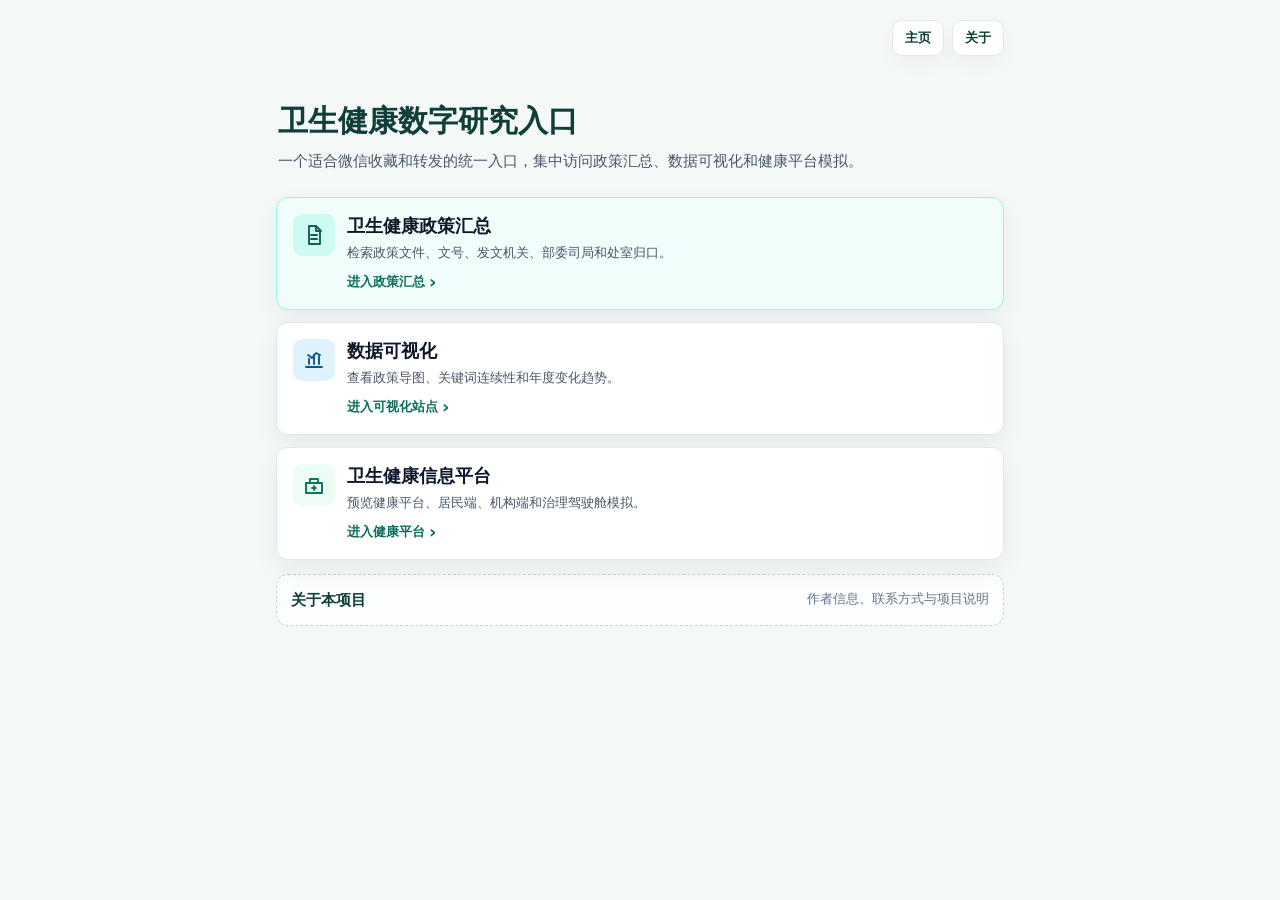
==== commit 2198b645: "Add unified project navigation" ====
--- a/site/index.html
+++ b/site/index.html
@@ -14,6 +14,10 @@
 </head>
 <body class="portal-body">
 <main class="portal">
+  <nav class="portal-nav" aria-label="统一导航">
+    <a href="https://xujiann.github.io/healthpolicy/">主页</a>
+    <a href="about.html">关于</a>
+  </nav>
   <header class="portal-hero">
     <h1>卫生健康数字研究入口</h1>
     <p>一个适合微信收藏和转发的统一入口，集中访问政策汇总、数据可视化和健康平台模拟。</p>
--- a/site/style.css
+++ b/site/style.css
@@ -12,6 +12,11 @@
 
 .portal-body{background:#f4f8f7}
 .portal{max-width:760px;min-height:100svh;margin:0 auto;padding:20px 16px max(34px,env(safe-area-inset-bottom))}
+.portal-nav{display:flex;justify-content:flex-end;gap:8px;margin-bottom:12px}
+.portal-nav a{min-height:36px;display:inline-flex;align-items:center;border:1px solid var(--line);
+  border-radius:10px;background:#fff;color:#0f3f38;padding:0 12px;text-decoration:none;font-size:13px;font-weight:800;
+  box-shadow:0 8px 20px rgba(15,23,42,.04)}
+.portal-nav a:hover{text-decoration:none;border-color:#14b8a6;background:#f0fdfa}
 .portal-hero{padding:22px 2px 16px}
 .portal-mark{width:54px;height:54px;border-radius:14px;border:1px solid var(--line);background:#fff;padding:6px;
   box-shadow:0 10px 24px rgba(15,23,42,.08)}
@@ -57,16 +62,61 @@
 .loading{padding:40px;text-align:center;color:var(--muted)}
 .hidden{display:none}
 
-.summary-panel{display:grid;grid-template-columns:repeat(3,minmax(0,1fr));gap:10px;margin-bottom:14px}
+.summary-panel{display:grid;grid-template-columns:repeat(4,minmax(0,1fr));gap:10px;margin-bottom:14px}
 .summary-panel article{background:var(--card);border:1px solid var(--line);border-radius:10px;padding:12px 14px}
 .summary-panel span{display:block;color:var(--muted);font-size:12px}
-.summary-panel strong{display:block;color:var(--brand-d);font-size:24px;line-height:1.2;margin-top:3px}
+.summary-panel strong{display:block;color:var(--brand-d);font-size:22px;line-height:1.2;margin-top:3px}
+.latest-panel{background:var(--card);border:1px solid var(--line);border-radius:12px;padding:14px 16px;margin:-2px 0 14px}
+.latest-head{display:flex;justify-content:space-between;align-items:flex-end;gap:14px;margin-bottom:10px}
+.latest-head span{display:block;color:var(--brand);font-size:12px;font-weight:800}
+.latest-head h2{margin:2px 0 0;color:var(--brand-d);font-size:18px}
+.latest-head p{margin:0;color:var(--muted);font-size:12px;text-align:right}
+.latest-list{display:grid;gap:8px}
+.latest-list article{display:grid;grid-template-columns:92px minmax(0,1fr);gap:3px 10px;align-items:start;
+  padding:9px 0;border-top:1px solid var(--line)}
+.latest-list article:first-child{border-top:none}
+.latest-list time{color:#0f766e;font-size:12px;font-weight:800;line-height:1.6}
+.latest-list a{color:#0f172a;font-size:14px;font-weight:700;line-height:1.45}
+.latest-list a:hover{color:var(--brand)}
+.latest-list article div{grid-column:2;display:flex;flex-wrap:wrap;gap:5px}
+.latest-list article span{display:inline-flex;max-width:100%;background:#f8fafc;border:1px solid var(--line);
+  border-radius:20px;padding:1px 7px;color:#64748b;font-size:11px;line-height:1.5}
+.latest-actions{grid-column:2;display:flex;flex-wrap:wrap;gap:6px;margin-top:2px}
+.latest-actions button{border:1px solid #ccefe3;background:#ecfdf5;color:#065f46;border-radius:20px;
+  padding:3px 9px;font-size:12px;font-weight:800;cursor:pointer}
+.latest-actions button:hover{background:#d1fae5;border-color:#99f6e4}
+.latest-actions button:active{transform:translateY(1px)}
 .toolbar{display:flex;gap:10px;flex-wrap:wrap;margin-bottom:14px;background:rgba(255,255,255,.72);
   border:1px solid var(--line);border-radius:12px;padding:12px;position:sticky;top:0;z-index:5;backdrop-filter:blur(8px)}
 .toolbar input,.toolbar select{padding:9px 12px;border:1px solid var(--line);border-radius:8px;
   font-size:14px;background:var(--card)}
 .toolbar input#q{flex:1;min-width:240px}
-.quality-panel{display:grid;grid-template-columns:repeat(6,minmax(0,1fr));gap:8px;margin:-4px 0 12px}
+.filter-details{flex:1 1 100%;min-width:0}
+.filter-details summary{display:inline-flex;align-items:center;gap:6px;cursor:pointer;color:var(--brand-d);
+  background:#f8fafc;border:1px solid var(--line);border-radius:8px;padding:7px 10px;font-size:13px;font-weight:700}
+.filter-details summary::-webkit-details-marker{display:none}
+.filter-details summary::after{content:"›";font-size:16px;line-height:1;transition:transform .18s ease}
+.filter-details[open] summary::after{transform:rotate(90deg)}
+.filter-count{display:inline-grid;place-items:center;min-width:18px;height:18px;padding:0 5px;border-radius:99px;
+  background:var(--brand);color:#fff;font-size:11px}
+.filter-count.hidden{display:none}
+.filter-grid{display:grid;grid-template-columns:repeat(5,minmax(0,1fr));gap:8px;margin-top:9px}
+.filter-grid select{width:100%;min-width:0}
+.active-filters{display:flex;align-items:center;gap:7px;flex-wrap:wrap;margin:-4px 0 12px}
+.active-filters.hidden{display:none}
+.active-filters button{display:inline-flex;align-items:center;gap:5px;max-width:100%;border:1px solid #ccefe3;
+  background:#ecfdf5;color:#065f46;border-radius:20px;padding:4px 9px;font-size:12px;font-weight:700;cursor:pointer}
+.active-filters button::after{content:"×";font-size:14px;line-height:1;color:#0f766e}
+.active-filters button span{color:#64748b;font-weight:600}
+.active-filters .clear-all{border-color:#fecaca;background:#fff7f7;color:#b91c1c}
+.active-filters .clear-all::after{content:""}
+.quality-details{margin:-4px 0 12px}
+.quality-details summary{display:inline-flex;align-items:center;gap:6px;cursor:pointer;color:var(--brand-d);
+  background:#fff;border:1px solid var(--line);border-radius:8px;padding:7px 10px;font-size:13px;font-weight:700}
+.quality-details summary::-webkit-details-marker{display:none}
+.quality-details summary::after{content:"›";font-size:16px;line-height:1;transition:transform .18s ease}
+.quality-details[open] summary::after{transform:rotate(90deg)}
+.quality-panel{display:grid;grid-template-columns:repeat(6,minmax(0,1fr));gap:8px;margin:8px 0 0}
 .quality-panel article{background:#f8fafc;border:1px solid var(--line);border-radius:8px;padding:9px 10px}
 .quality-panel span{display:block;color:var(--muted);font-size:11px}
 .quality-panel strong{display:block;color:#0f172a;font-size:15px;margin-top:2px}
@@ -101,6 +151,20 @@
 .interp-row a{display:flex;justify-content:space-between;gap:10px;padding:7px 9px;border:1px solid #dbeafe;background:#f8fbff;border-radius:8px;color:#1d4ed8;font-size:13px}
 .interp-row a strong{font-weight:500;color:#1e3a8a}
 .interp-row a span{color:var(--muted);white-space:nowrap}
+.related-row{margin-top:10px;padding-top:9px;border-top:1px dashed var(--line)}
+.related-row summary{display:inline-flex;align-items:center;gap:6px;cursor:pointer;color:#0f766e;
+  background:#ecfdf5;border:1px solid #ccefe3;border-radius:20px;padding:3px 9px;font-size:12px;font-weight:800}
+.related-row summary::-webkit-details-marker{display:none}
+.related-row summary::after{content:"›";font-size:15px;line-height:1;transition:transform .18s ease}
+.related-row[open] summary{margin-bottom:7px}
+.related-row[open] summary::after{transform:rotate(90deg)}
+.related-row summary span{display:inline-grid;place-items:center;min-width:18px;height:18px;padding:0 5px;
+  border-radius:99px;background:#0f766e;color:#fff;font-size:11px}
+.related-row a{display:grid;grid-template-columns:minmax(0,1fr) auto;gap:8px;align-items:center;margin-top:6px;
+  padding:7px 9px;border:1px solid #ccefe3;background:#fbfffd;border-radius:8px;color:#0f172a;font-size:13px}
+.related-row a strong{font-weight:600;min-width:0;overflow:hidden;text-overflow:ellipsis;white-space:nowrap}
+.related-row a em{font-style:normal;color:#0f766e;background:#ecfdf5;border:1px solid #ccefe3;border-radius:20px;
+  padding:1px 7px;font-size:11px;white-space:nowrap}
 
 .pager{display:flex;justify-content:center;gap:6px;flex-wrap:wrap;margin:20px 0}
 .pager button{padding:6px 12px;border:1px solid var(--line);background:var(--card);
@@ -254,16 +318,28 @@
   .about-profile-card{padding:14px;border-radius:14px}
   .about-info-grid article{padding:14px;border-radius:12px}
 
-  /* 筛选：搜索框整行，下拉两列自适应，排序单独整行 */
+  /* 筛选：首屏保留高频条件，低频条件收进更多筛选 */
   .toolbar{gap:8px}
   .summary-panel{grid-template-columns:repeat(2,minmax(0,1fr));gap:8px}
   .summary-panel article{padding:10px 11px}
   .summary-panel strong{font-size:20px}
+  .latest-panel{padding:13px;margin:-2px 0 12px;border-radius:10px}
+  .latest-head{display:grid;gap:3px;margin-bottom:6px}
+  .latest-head p{text-align:left}
+  .latest-list article{grid-template-columns:1fr;gap:4px;padding:10px 0}
+  .latest-list article div{grid-column:1}
+  .latest-actions{grid-column:1}
+  .latest-actions button{padding:6px 10px}
   .quality-panel{grid-template-columns:repeat(2,minmax(0,1fr));gap:7px}
   .quality-panel article{padding:8px 9px}
   .toolbar input#q{flex:1 1 100%;min-width:0}
-  .toolbar select{flex:1 1 calc(50% - 4px);min-width:0;font-size:13px;padding:9px 8px}
-  .toolbar #f-sort{flex-basis:100%}
+  .toolbar>select{flex:1 1 calc(50% - 4px);min-width:0;font-size:13px;padding:9px 8px}
+  .toolbar #f-sort{flex:1 1 100%}
+  .filter-details summary{width:100%;justify-content:space-between;background:#fff}
+  .filter-grid{grid-template-columns:repeat(2,minmax(0,1fr));gap:7px}
+  .filter-grid select{font-size:13px;padding:9px 8px}
+  .active-filters{gap:6px;margin:-2px 0 10px}
+  .active-filters button{max-width:100%;padding:5px 8px}
 
   .item{padding:12px 13px}
   .item h3{font-size:15px}
@@ -271,6 +347,9 @@
   .item .summary{font-size:13px}
   .interp-row a{display:grid;gap:2px}
   .interp-row a span{white-space:normal}
+  .related-row a{grid-template-columns:1fr;gap:3px}
+  .related-row a strong{white-space:normal}
+  .related-row a em{justify-self:start}
 
   /* 图表：略高以容纳多主题图例，左右内边距收紧 */
   .chart-box{height:460px;padding:12px 6px}
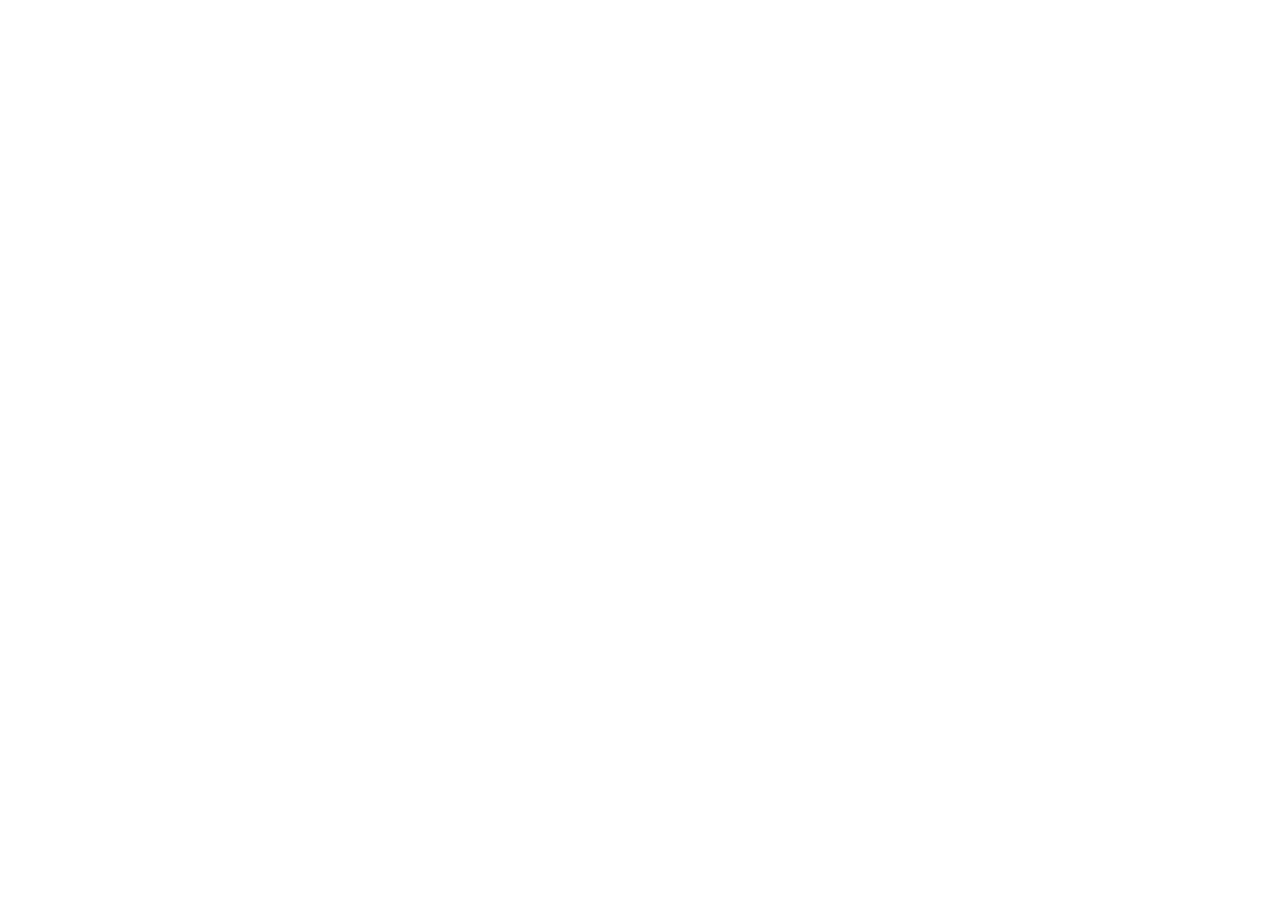
==== commit 2643d0d2: "Redirect legacy policy portal to merged app" ====
--- a/site/index.html
+++ b/site/index.html
@@ -1,78 +1,29 @@
-<!DOCTYPE html>
+<!doctype html>
 <html lang="zh-CN">
 <head>
 <meta charset="utf-8">
 <meta name="viewport" content="width=device-width, initial-scale=1">
-<meta name="theme-color" content="#0b6e5f">
-<meta name="description" content="卫生健康数字研究入口：政策汇总、数据可视化、健康平台。">
-<meta property="og:title" content="卫生健康数字研究入口">
-<meta property="og:description" content="在微信内快速访问卫生健康政策汇总、数据可视化和健康平台。">
-<meta property="og:type" content="website">
-<meta property="og:url" content="https://xujiann.github.io/health-policy/">
-<title>卫生健康数字研究入口</title>
-<link rel="stylesheet" href="style.css?v=25">
+<meta http-equiv="refresh" content="0; url=https://xujiann.github.io/healthpolicy/policy.html">
+<meta name="robots" content="noindex">
+<link rel="canonical" href="https://xujiann.github.io/healthpolicy/policy.html">
+<title>正在进入卫生健康政策汇总</title>
+<style>
+  :root{color-scheme:light;--ink:#15202b;--muted:#667085;--line:#d8e2e7;--teal:#0f766e}
+  *{box-sizing:border-box}
+  body{min-height:100svh;margin:0;display:grid;place-items:center;background:#f4f8f7;color:var(--ink);
+    font-family:"Microsoft YaHei","PingFang SC",Arial,sans-serif;padding:18px}
+  main{width:min(480px,100%);border:1px solid var(--line);background:#fff;padding:24px;box-shadow:0 14px 34px rgba(15,23,42,.08)}
+  h1{margin:0 0 10px;font-size:22px;line-height:1.25}
+  p{margin:0 0 16px;color:var(--muted);line-height:1.65}
+  a{min-height:42px;display:inline-flex;align-items:center;padding:0 14px;background:#eef8f7;border:1px solid #b8d8d4;
+    color:var(--teal);font-weight:900;text-decoration:none}
+</style>
 </head>
-<body class="portal-body">
-<main class="portal">
-  <nav class="portal-nav" aria-label="统一导航">
-    <a href="https://xujiann.github.io/healthpolicy/">主页</a>
-    <a href="about.html">关于</a>
-  </nav>
-  <header class="portal-hero">
-    <h1>卫生健康数字研究入口</h1>
-    <p>一个适合微信收藏和转发的统一入口，集中访问政策汇总、数据可视化和健康平台模拟。</p>
-  </header>
-
-  <section class="portal-grid" aria-label="项目导航">
-    <a class="portal-card portal-card-policy primary" href="policy.html">
-      <span class="portal-card-icon" aria-hidden="true">
-        <svg viewBox="0 0 24 24">
-          <path d="M7 3h7l4 4v14H7z"/>
-          <path d="M14 3v5h5"/>
-          <path d="M9 12h6M9 16h6"/>
-        </svg>
-      </span>
-      <strong>卫生健康政策汇总</strong>
-      <small>检索政策文件、文号、发文机关、部委司局和处室归口。</small>
-      <em>进入政策汇总<span aria-hidden="true">›</span></em>
-    </a>
-
-    <a class="portal-card portal-card-visual" href="https://xujiann.github.io/health-indicators/" rel="noopener">
-      <span class="portal-card-icon" aria-hidden="true">
-        <svg viewBox="0 0 24 24">
-          <path d="M4 19h16"/>
-          <path d="M7 16v-5"/>
-          <path d="M12 16V7"/>
-          <path d="M17 16v-8"/>
-          <path d="M6 7l4 3 4-5 4 2"/>
-        </svg>
-      </span>
-      <strong>数据可视化</strong>
-      <small>查看政策导图、关键词连续性和年度变化趋势。</small>
-      <em>进入可视化站点<span aria-hidden="true">›</span></em>
-    </a>
-
-    <a class="portal-card portal-card-platform" href="https://xujiann.github.io/chronic-care-platform/" rel="noopener">
-      <span class="portal-card-icon" aria-hidden="true">
-        <svg viewBox="0 0 24 24">
-          <path d="M4 10h16v10H4z"/>
-          <path d="M8 10V6h8v4"/>
-          <path d="M12 13v4"/>
-          <path d="M10 15h4"/>
-        </svg>
-      </span>
-      <strong>卫生健康信息平台</strong>
-      <small>预览健康平台、居民端、机构端和治理驾驶舱模拟。</small>
-      <em>进入健康平台<span aria-hidden="true">›</span></em>
-    </a>
-
-  </section>
-
-  <a class="portal-about-link" href="about.html">
-    <strong>关于本项目</strong>
-    <span>作者信息、联系方式与项目说明</span>
-  </a>
-
+<body>
+<main>
+  <h1>正在进入卫生健康政策汇总</h1>
+  <p>旧入口已合并到三项目总入口。若页面没有自动跳转，请点击下方按钮进入政策系统。</p>
+  <a href="https://xujiann.github.io/healthpolicy/policy.html">进入政策汇总</a>
 </main>
 </body>
 </html>
